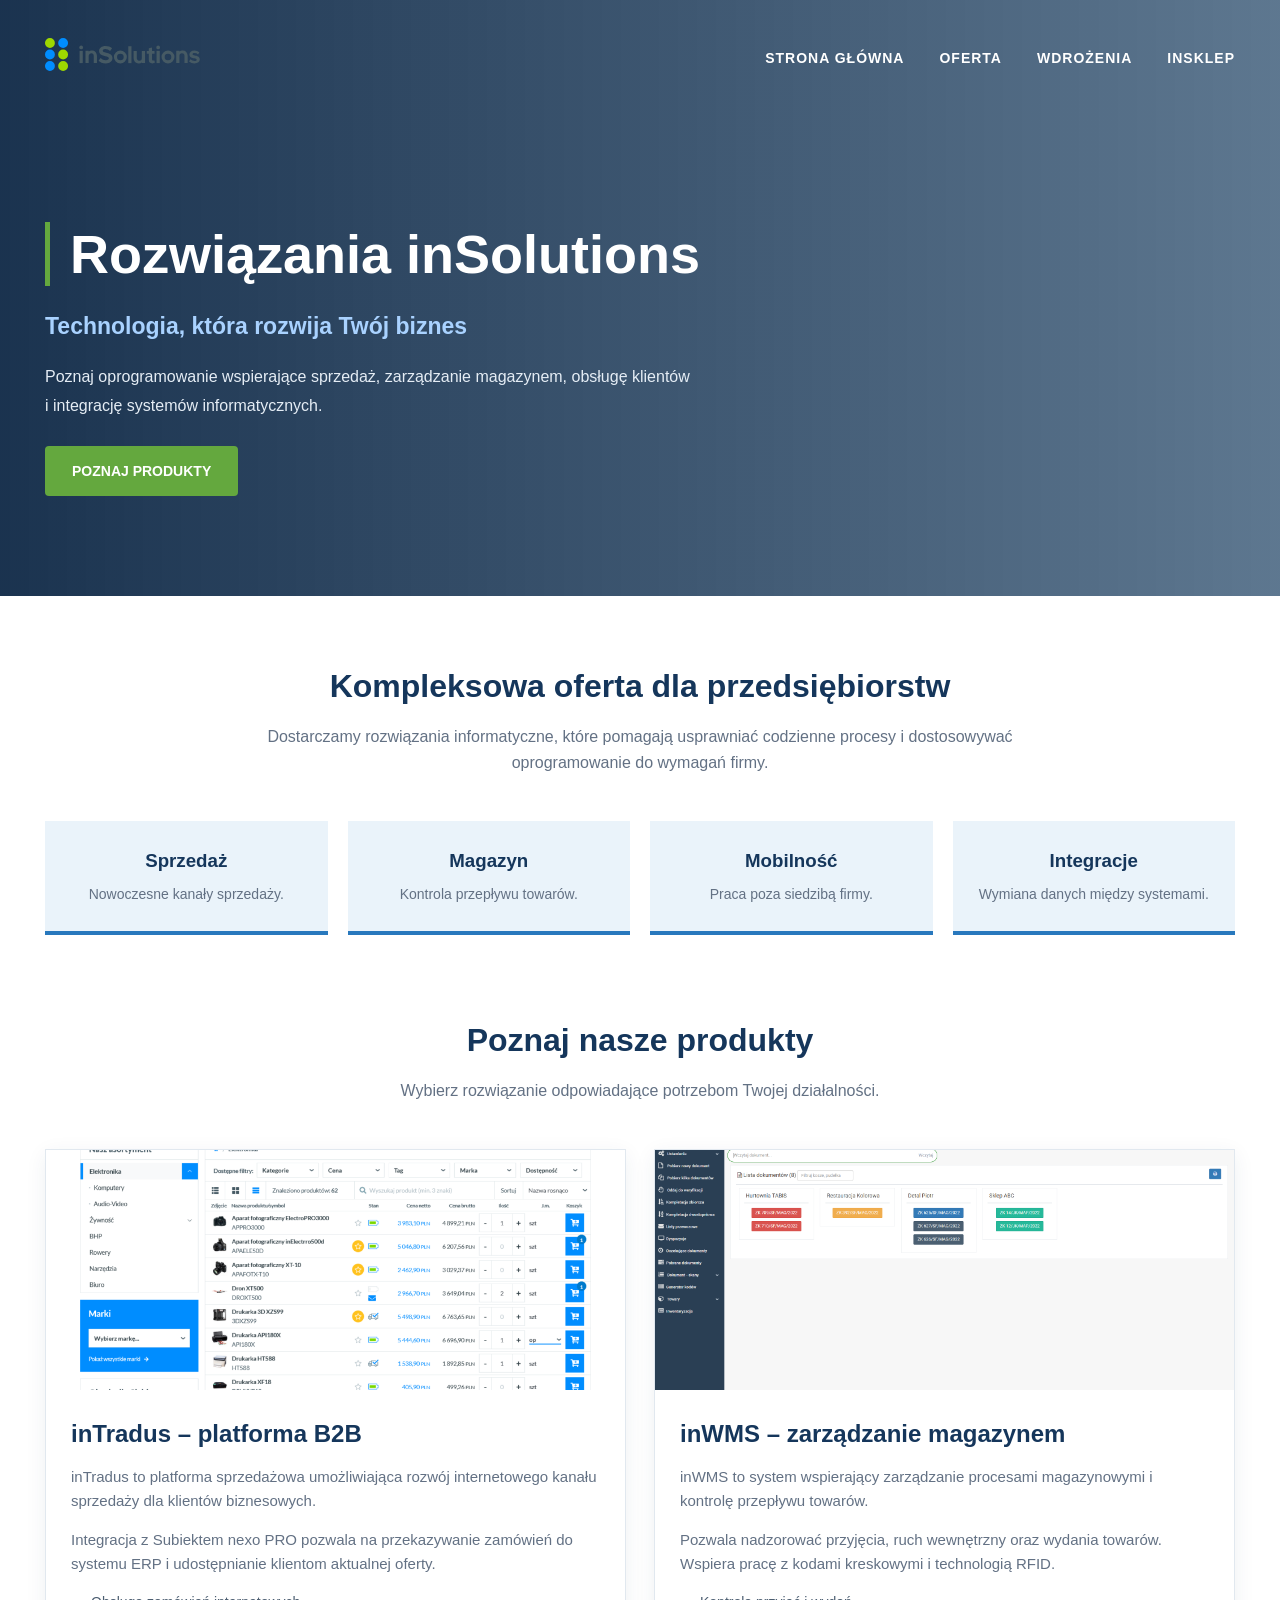
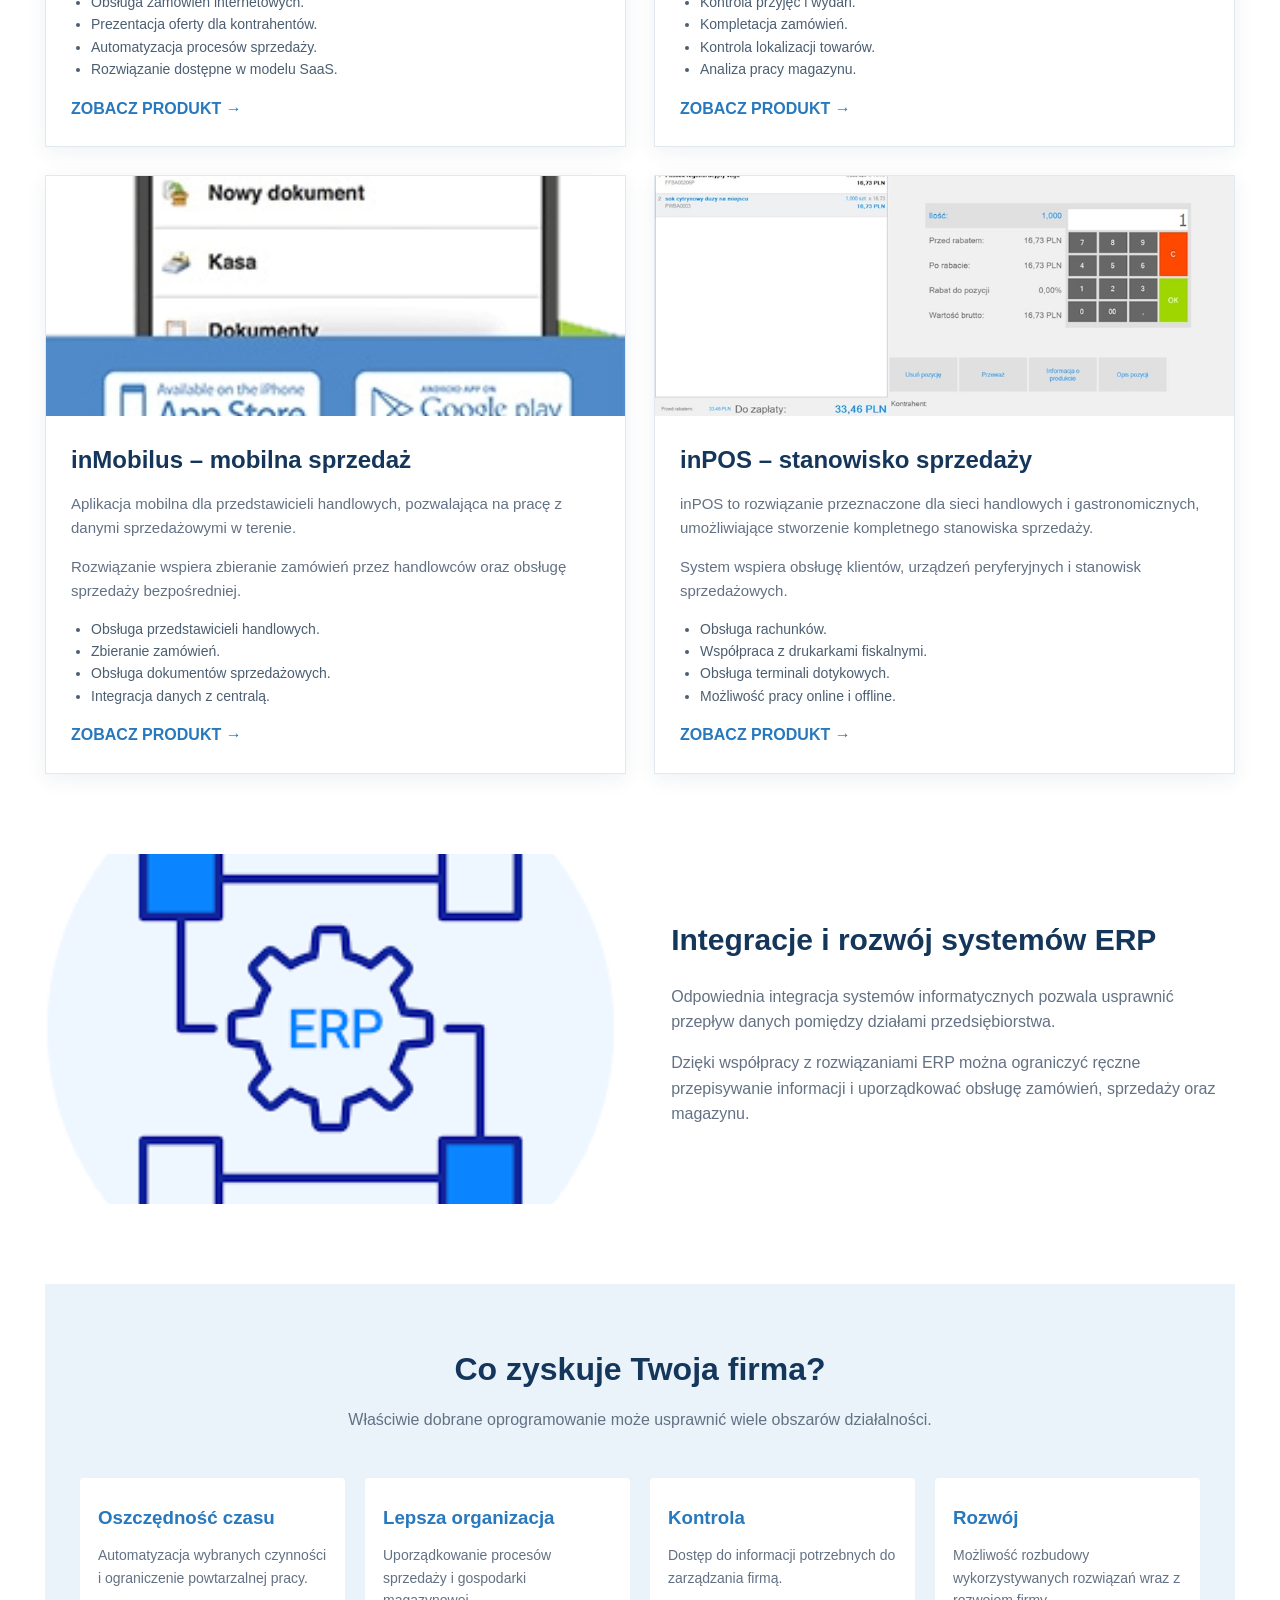
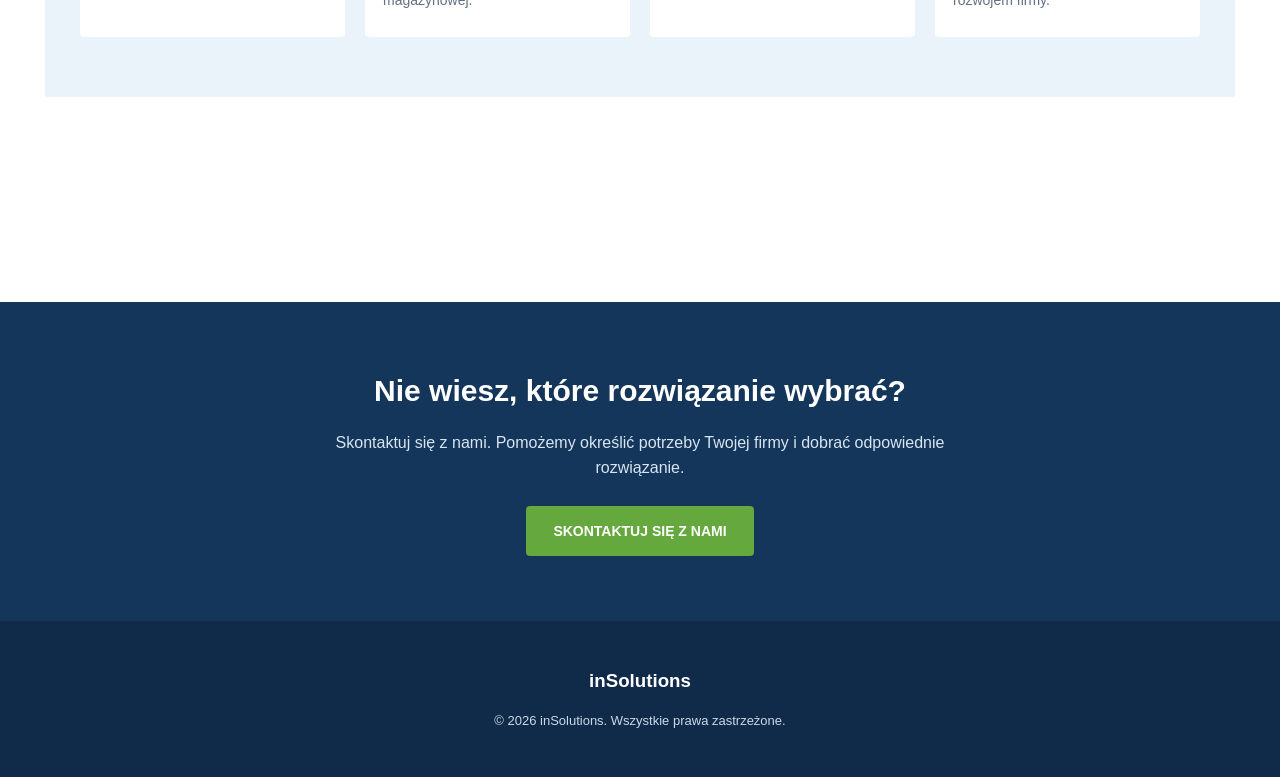
==== oferta.html @ 196b255c "Add files via upload" ====
<!DOCTYPE html>
<html lang="pl">
<head>
    <meta charset="UTF-8">
    <meta name="viewport" content="width=device-width, initial-scale=1.0">
    <meta name="robots" content="noindex, nofollow">

    <title>Oferta – inSolutions</title>

    <link rel="stylesheet" href="nexo.css">
</head>

<body>

<header>

    <div class="menu">
        <a href="index.html">
            <img src="logo.svg" alt="inSolutions">
        </a>

        <nav>
            <a href="index.html">STRONA GŁÓWNA</a>
            <a href="oferta.html">OFERTA</a>
            <a href="wdrozenia.html">WDROŻENIA</a>
            <a href="https://www.insklep.pl/">INSKLEP</a>
        </nav>
    </div>

    <div class="naglowek">

        <h1 id="pierwsze">Rozwiązania inSolutions</h1>

        <h3>Technologia, która rozwija Twój biznes</h3>

        <h5>
            Poznaj oprogramowanie wspierające sprzedaż,
            zarządzanie magazynem, obsługę klientów
            i integrację systemów informatycznych.
        </h5>

        <a href="#produkty" class="przycisk">
            POZNAJ PRODUKTY
        </a>

    </div>

</header>

<main>

    <section>

        <div class="sekcja-naglowek">

            <h2>Kompleksowa oferta dla przedsiębiorstw</h2>

            <p>
                Dostarczamy rozwiązania informatyczne,
                które pomagają usprawniać codzienne procesy
                i dostosowywać oprogramowanie do wymagań firmy.
            </p>

        </div>

        <div class="informacje">

            <div class="informacja">
                <h3>Sprzedaż</h3>
                <p>Nowoczesne kanały sprzedaży.</p>
            </div>

            <div class="informacja">
                <h3>Magazyn</h3>
                <p>Kontrola przepływu towarów.</p>
            </div>

            <div class="informacja">
                <h3>Mobilność</h3>
                <p>Praca poza siedzibą firmy.</p>
            </div>

            <div class="informacja">
                <h3>Integracje</h3>
                <p>Wymiana danych między systemami.</p>
            </div>

        </div>

    </section>

    <section id="produkty">

        <div class="sekcja-naglowek">

            <h2>Poznaj nasze produkty</h2>

            <p>
                Wybierz rozwiązanie odpowiadające
                potrzebom Twojej działalności.
            </p>

        </div>

        <div class="produkty">

            <article class="produkt">

                <img src="in.png" alt="Platforma inTradus">

                <div class="produkt-tresc">

                    <h3>inTradus – platforma B2B</h3>

                    <p>
                        inTradus to platforma sprzedażowa
                        umożliwiająca rozwój internetowego
                        kanału sprzedaży dla klientów biznesowych.
                    </p>

                    <p>
                        Integracja z Subiektem nexo PRO pozwala
                        na przekazywanie zamówień do systemu ERP
                        i udostępnianie klientom aktualnej oferty.
                    </p>

                    <ul>
                        <li>Obsługa zamówień internetowych.</li>
                        <li>Prezentacja oferty dla kontrahentów.</li>
                        <li>Automatyzacja procesów sprzedaży.</li>
                        <li>Rozwiązanie dostępne w modelu SaaS.</li>
                    </ul>

                    <a href="https://www.insolutions.pl/pl/page/intradus">
                        ZOBACZ PRODUKT →
                    </a>

                </div>

            </article>

            <article class="produkt">

                <img src="wms.png" alt="System magazynowy inWMS">

                <div class="produkt-tresc">

                    <h3>inWMS – zarządzanie magazynem</h3>

                    <p>
                        inWMS to system wspierający zarządzanie
                        procesami magazynowymi i kontrolę
                        przepływu towarów.
                    </p>

                    <p>
                        Pozwala nadzorować przyjęcia, ruch
                        wewnętrzny oraz wydania towarów.
                        Wspiera pracę z kodami kreskowymi
                        i technologią RFID.
                    </p>

                    <ul>
                        <li>Kontrola przyjęć i wydań.</li>
                        <li>Kompletacja zamówień.</li>
                        <li>Kontrola lokalizacji towarów.</li>
                        <li>Analiza pracy magazynu.</li>
                    </ul>

                    <a href="https://www.insolutions.pl/pl/page/inwms">
                        ZOBACZ PRODUKT →
                    </a>

                </div>

            </article>

            <article class="produkt">

                <img src="mob.png" alt="Aplikacja inMobilus">

                <div class="produkt-tresc">

                    <h3>inMobilus – mobilna sprzedaż</h3>

                    <p>
                        Aplikacja mobilna dla przedstawicieli
                        handlowych, pozwalająca na pracę
                        z danymi sprzedażowymi w terenie.
                    </p>

                    <p>
                        Rozwiązanie wspiera zbieranie zamówień
                        przez handlowców oraz obsługę sprzedaży
                        bezpośredniej.
                    </p>

                    <ul>
                        <li>Obsługa przedstawicieli handlowych.</li>
                        <li>Zbieranie zamówień.</li>
                        <li>Obsługa dokumentów sprzedażowych.</li>
                        <li>Integracja danych z centralą.</li>
                    </ul>

                    <a href="https://www.insolutions.pl/pl/inmobilus/o-aplikacji">
                        ZOBACZ PRODUKT →
                    </a>

                </div>

            </article>

            <article class="produkt">

                <img src="pos.jpg" alt="Stanowisko sprzedaży inPOS">

                <div class="produkt-tresc">

                    <h3>inPOS – stanowisko sprzedaży</h3>

                    <p>
                        inPOS to rozwiązanie przeznaczone
                        dla sieci handlowych i gastronomicznych,
                        umożliwiające stworzenie kompletnego
                        stanowiska sprzedaży.
                    </p>

                    <p>
                        System wspiera obsługę klientów,
                        urządzeń peryferyjnych i stanowisk
                        sprzedażowych.
                    </p>

                    <ul>
                        <li>Obsługa rachunków.</li>
                        <li>Współpraca z drukarkami fiskalnymi.</li>
                        <li>Obsługa terminali dotykowych.</li>
                        <li>Możliwość pracy online i offline.</li>
                    </ul>

                    <a href="https://www.insolutions.pl/pl/page/inpos">
                        ZOBACZ PRODUKT →
                    </a>

                </div>

            </article>

        </div>

    </section>

    <section class="sekcja-obraz">

        <img src="erp.png" alt="Integracja systemów ERP">

        <div>

            <h2>Integracje i rozwój systemów ERP</h2>

            <p>
                Odpowiednia integracja systemów informatycznych
                pozwala usprawnić przepływ danych pomiędzy
                działami przedsiębiorstwa.
            </p>

            <p>
                Dzięki współpracy z rozwiązaniami ERP można
                ograniczyć ręczne przepisywanie informacji
                i uporządkować obsługę zamówień,
                sprzedaży oraz magazynu.
            </p>

        </div>

    </section>

    <section class="korzysci">

        <div class="sekcja-naglowek">

            <h2>Co zyskuje Twoja firma?</h2>

            <p>
                Właściwie dobrane oprogramowanie może
                usprawnić wiele obszarów działalności.
            </p>

        </div>

        <div class="korzysci-grid">

            <div class="korzysc">
                <h3>Oszczędność czasu</h3>
                <p>
                    Automatyzacja wybranych czynności
                    i ograniczenie powtarzalnej pracy.
                </p>
            </div>

            <div class="korzysc">
                <h3>Lepsza organizacja</h3>
                <p>
                    Uporządkowanie procesów sprzedaży
                    i gospodarki magazynowej.
                </p>
            </div>

            <div class="korzysc">
                <h3>Kontrola</h3>
                <p>
                    Dostęp do informacji potrzebnych
                    do zarządzania firmą.
                </p>
            </div>

            <div class="korzysc">
                <h3>Rozwój</h3>
                <p>
                    Możliwość rozbudowy wykorzystywanych
                    rozwiązań wraz z rozwojem firmy.
                </p>
            </div>

        </div>

    </section>

</main>

<section class="kontakt">

    <h2>Nie wiesz, które rozwiązanie wybrać?</h2>

    <p>
        Skontaktuj się z nami. Pomożemy określić
        potrzeby Twojej firmy i dobrać odpowiednie rozwiązanie.
    </p>

    <a href="https://www.insolutions.pl/kontakt"
       class="przycisk">
        SKONTAKTUJ SIĘ Z NAMI
    </a>

</section>

<footer>

    <div class="stopka">

        <h3>inSolutions</h3>

        <p>© 2026 inSolutions. Wszystkie prawa zastrzeżone.</p>

    </div>

</footer>

</body>
</html>
---- nexo.css ----
/* =====================================
   INSOLUTIONS - GLOWNY STYL
===================================== */

* {
    box-sizing: border-box;
    margin: 0;
    padding: 0;
}

html {
    scroll-behavior: smooth;
}

body {
    font-family: Arial, Helvetica, sans-serif;
    color: #26374b;
    background: #fff;
    line-height: 1.6;
}

:root {
    --navy: #15365b;
    --blue: #2878bd;
    --light-blue: #eaf3fa;
    --green: #64a83e;
    --gray: #637184;
    --white: #ffffff;
}

/* NAWIGACJA */

header {
    background:
        linear-gradient(90deg,
        rgba(12, 38, 68, .94),
        rgba(17, 55, 91, .68)),
        url("img/baner.jpg") center/cover no-repeat;

    min-height: 570px;
    color: white;
}

.menu {
    max-width: 1250px;
    margin: auto;
    padding: 22px 30px;

    display: flex;
    align-items: center;
    justify-content: space-between;
}

.menu img {
    width: 155px;
    height: 65px;
    object-fit: contain;
}

.menu nav {
    display: flex;
    gap: 35px;
}

.menu nav a {
    color: white;
    text-decoration: none;
    font-size: 14px;
    font-weight: bold;
    letter-spacing: 1px;
    transition: .3s;
}

.menu nav a:hover {
    color: #8ac7ff;
}

/* BANER */

.naglowek {
    max-width: 1250px;
    margin: auto;
    padding: 105px 30px 100px;
}

.naglowek h1 {
    font-size: clamp(32px, 5vw, 54px);
    line-height: 1.2;
    max-width: 800px;
    margin-bottom: 22px;
}

.naglowek h3 {
    font-size: 23px;
    color: #a9d2ff;
    margin-bottom: 18px;
}

.naglowek h5 {
    font-size: 16px;
    font-weight: normal;
    max-width: 650px;
    line-height: 1.8;
    color: #e5edf5;
}

#pierwsze {
    border-left: 5px solid var(--green);
    padding-left: 20px;
}

/* PRZYCISKI */

.przycisk {
    display: inline-block;
    padding: 14px 27px;
    margin-top: 25px;
    background: var(--green);
    color: white;
    text-decoration: none;
    font-size: 14px;
    font-weight: bold;
    border-radius: 4px;
    transition: .3s;
}

.przycisk:hover {
    background: #4c8e2d;
    transform: translateY(-3px);
}

.przycisk-niebieski {
    background: var(--blue);
}

/* GLOWNA ZAWARTOSC */

main {
    max-width: 1250px;
    margin: auto;
    padding: 65px 30px;
}

.sekcja-naglowek {
    text-align: center;
    margin-bottom: 45px;
}

.sekcja-naglowek h2 {
    font-size: 32px;
    color: var(--navy);
    margin-bottom: 12px;
}

.sekcja-naglowek p {
    max-width: 750px;
    margin: auto;
    color: var(--gray);
}

/* PASEK INFORMACYJNY */

.informacje {
    display: grid;
    grid-template-columns: repeat(4, 1fr);
    gap: 20px;
    margin: 45px 0 80px;
}

.informacja {
    padding: 25px 15px;
    background: var(--light-blue);
    border-bottom: 4px solid var(--blue);
    text-align: center;
}

.informacja h3 {
    color: var(--navy);
    margin-bottom: 8px;
}

.informacja p {
    font-size: 14px;
    color: var(--gray);
}

/* SEKCJA ZDJECIE + TEKST */

.sekcja-obraz {
    display: flex;
    align-items: center;
    gap: 55px;
    margin: 80px 0;
}

.sekcja-obraz img {
    width: 48%;
    height: 350px;
    object-fit: cover;
    border-radius: 5px;
}

.sekcja-obraz div {
    flex: 1;
}

.sekcja-obraz h2 {
    font-size: 30px;
    color: var(--navy);
    margin-bottom: 20px;
}

.sekcja-obraz p {
    color: var(--gray);
    margin-bottom: 15px;
}

/* PRODUKTY */

.produkty {
    display: grid;
    grid-template-columns: repeat(2, 1fr);
    gap: 28px;
    margin: 45px 0 80px;
}

.produkt {
    display: flex;
    flex-direction: column;
    background: white;
    border: 1px solid #e1e8ef;
    box-shadow: 0 5px 20px rgba(20, 50, 80, .07);
    transition: .3s;
}

.produkt:hover {
    transform: translateY(-5px);
    box-shadow: 0 10px 28px rgba(20, 50, 80, .13);
}

.produkt img {
    width: 100%;
    height: 240px;
    object-fit: cover;
}

.produkt-tresc {
    padding: 25px;
}

.produkt h3 {
    font-size: 24px;
    color: var(--navy);
    margin-bottom: 12px;
}

.produkt p {
    color: var(--gray);
    font-size: 15px;
    margin-bottom: 15px;
}

.produkt ul {
    padding-left: 20px;
    color: #4c5e71;
    font-size: 14px;
    margin-bottom: 15px;
}

.produkt a {
    color: var(--blue);
    text-decoration: none;
    font-weight: bold;
}

.produkt a:hover {
    color: var(--green);
}

/* KORZYSCI */

.korzysci {
    background: var(--light-blue);
    padding: 60px 35px;
    margin: 70px 0;
}

.korzysci-grid {
    display: grid;
    grid-template-columns: repeat(4, 1fr);
    gap: 20px;
    margin-top: 35px;
}

.korzysc {
    background: white;
    padding: 25px 18px;
    border-radius: 4px;
}

.korzysc h3 {
    color: var(--blue);
    margin-bottom: 12px;
}

.korzysc p {
    color: var(--gray);
    font-size: 14px;
}

/* WDROZENIA */

.etapy {
    display: grid;
    grid-template-columns: repeat(4, 1fr);
    gap: 20px;
    margin: 50px 0;
}

.etap {
    border: 1px solid #dce5ed;
    padding: 28px 20px;
    text-align: center;
    transition: .3s;
}

.etap:hover {
    border-color: var(--blue);
    transform: translateY(-5px);
}

.etap span {
    display: block;
    font-size: 35px;
    font-weight: bold;
    color: var(--blue);
    margin-bottom: 12px;
}

.etap h3 {
    color: var(--navy);
    margin-bottom: 12px;
}

.etap p {
    font-size: 14px;
    color: var(--gray);
}

/* CTA */

.kontakt {
    text-align: center;
    padding: 65px 25px;
    background: var(--navy);
    color: white;
    margin: 70px 0 0;
}

.kontakt h2 {
    font-size: 30px;
    margin-bottom: 15px;
}

.kontakt p {
    color: #d8e5f1;
    max-width: 700px;
    margin: auto;
}

/* STOPKA */

footer {
    background: #102b49;
    color: white;
    padding: 45px 25px;
    text-align: center;
}

.stopka p {
    font-size: 13px;
    color: #cbd8e8;
    margin-top: 15px;
}

.sociale {
    display: flex;
    justify-content: center;
    gap: 25px;
    margin: 25px 0;
}

.sociale img {
    width: 30px;
    height: 30px;
    object-fit: contain;
}

/* MENU BOCZNE */

.boczny {
    position: fixed;
    top: 40%;
    left: -165px;
    width: 195px;
    background: var(--blue);
    padding: 18px;
    border-radius: 0 6px 6px 0;
    transition: .3s;
    z-index: 100;
}

.boczny:hover {
    left: 0;
}

.boczny h3 {
    color: white;
    margin-bottom: 10px;
}

.boczny a {
    display: block;
    color: white;
    text-decoration: none;
    padding: 9px 0;
    font-size: 14px;
}

.boczny a:hover {
    color: #b9e5ff;
}

/* RESPONSYWNOSC */

@media (max-width: 900px) {

    .informacje,
    .korzysci-grid,
    .etapy {
        grid-template-columns: repeat(2, 1fr);
    }

    .produkty {
        grid-template-columns: 1fr 1fr;
    }

    .sekcja-obraz {
        gap: 25px;
    }

}

@media (max-width: 600px) {

    header {
        min-height: auto;
    }

    .menu {
        flex-direction: column;
        gap: 20px;
    }

    .menu nav {
        flex-wrap: wrap;
        justify-content: center;
        gap: 18px;
    }

    .menu nav a {
        font-size: 12px;
    }

    .naglowek {
        padding: 65px 22px;
        text-align: center;
    }

    .naglowek h1 {
        font-size: 32px;
    }

    .naglowek h3 {
        font-size: 17px;
    }

    .naglowek h5 {
        font-size: 14px;
    }

    #pierwsze {
        border-left: none;
        padding: 0;
    }

    main {
        padding: 40px 18px;
    }

    .sekcja-naglowek h2 {
        font-size: 25px;
    }

    .informacje,
    .produkty,
    .korzysci-grid,
    .etapy {
        grid-template-columns: 1fr;
    }

    .sekcja-obraz {
        flex-direction: column;
    }

    .sekcja-obraz img {
        width: 100%;
        height: 230px;
    }

    .produkt img {
        height: 210px;
    }

    .boczny {
        display: none;
    }

    .kontakt h2 {
        font-size: 24px;
    }

}
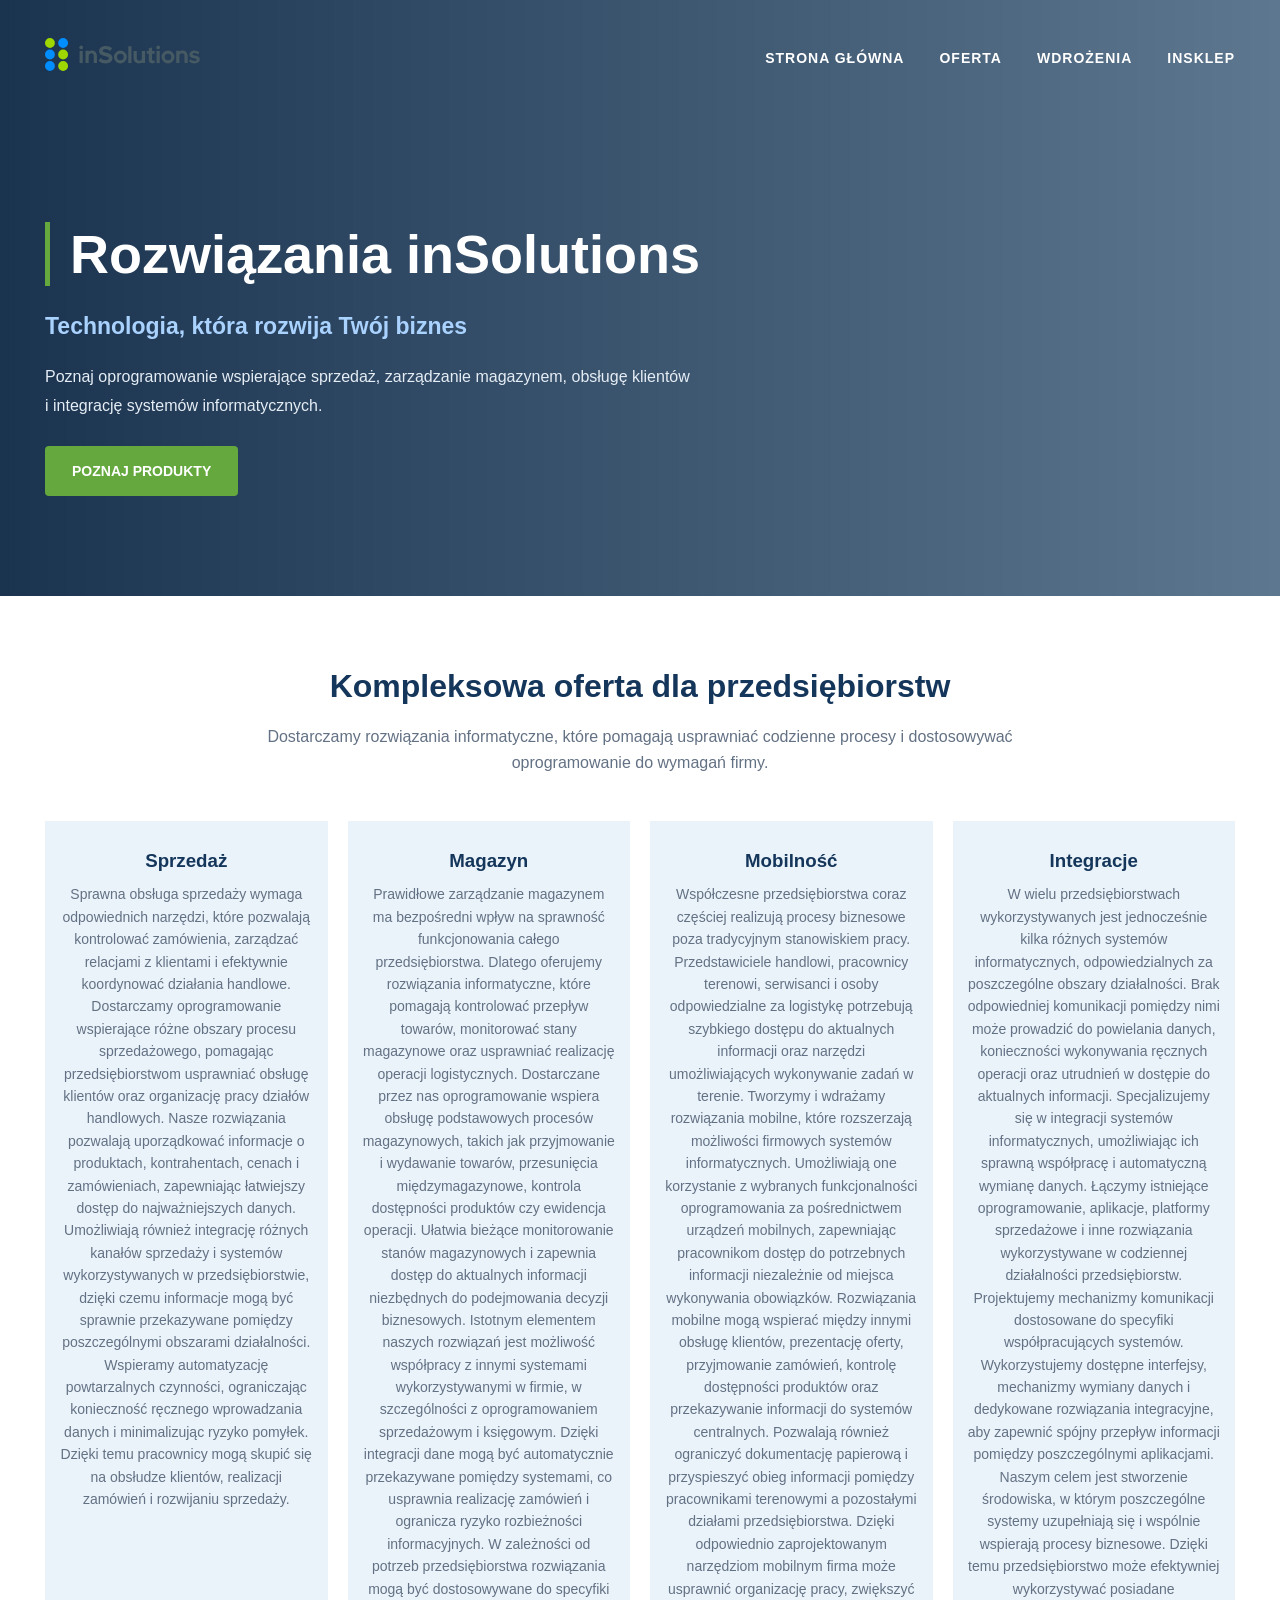
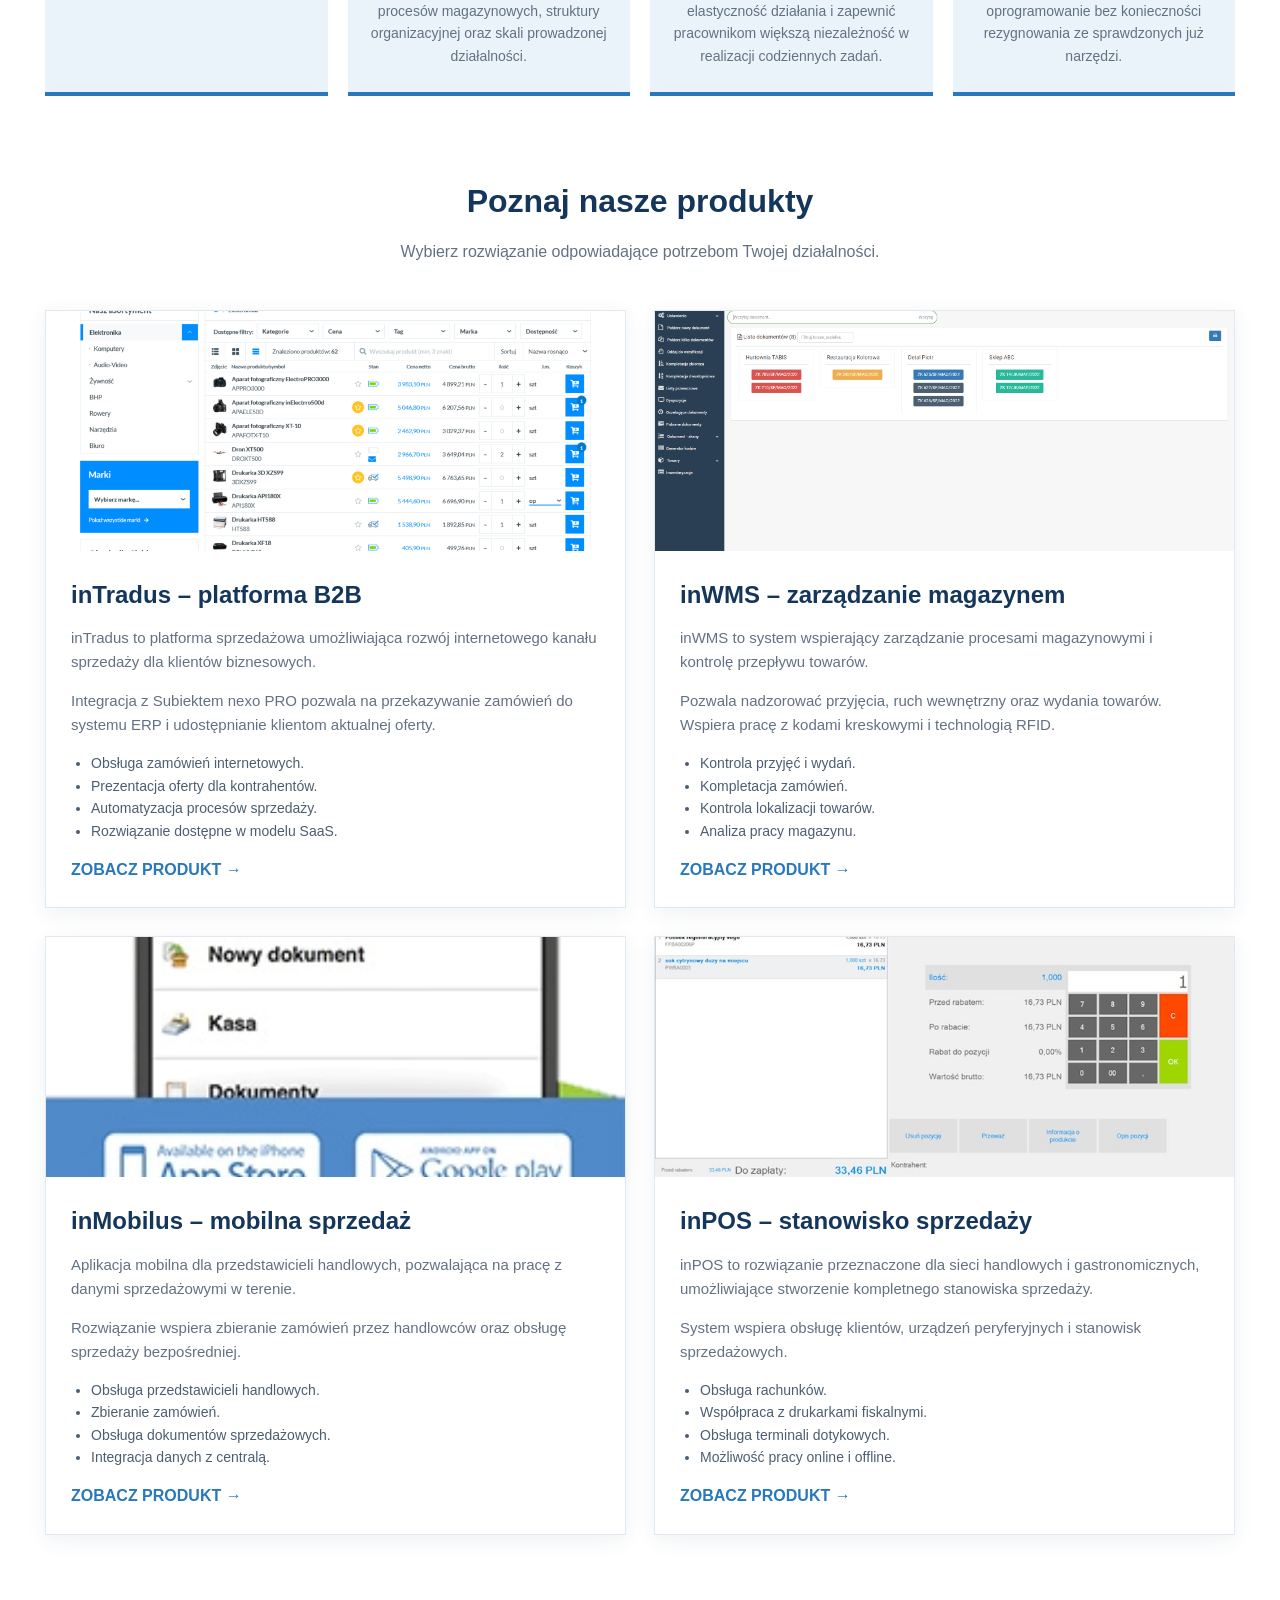
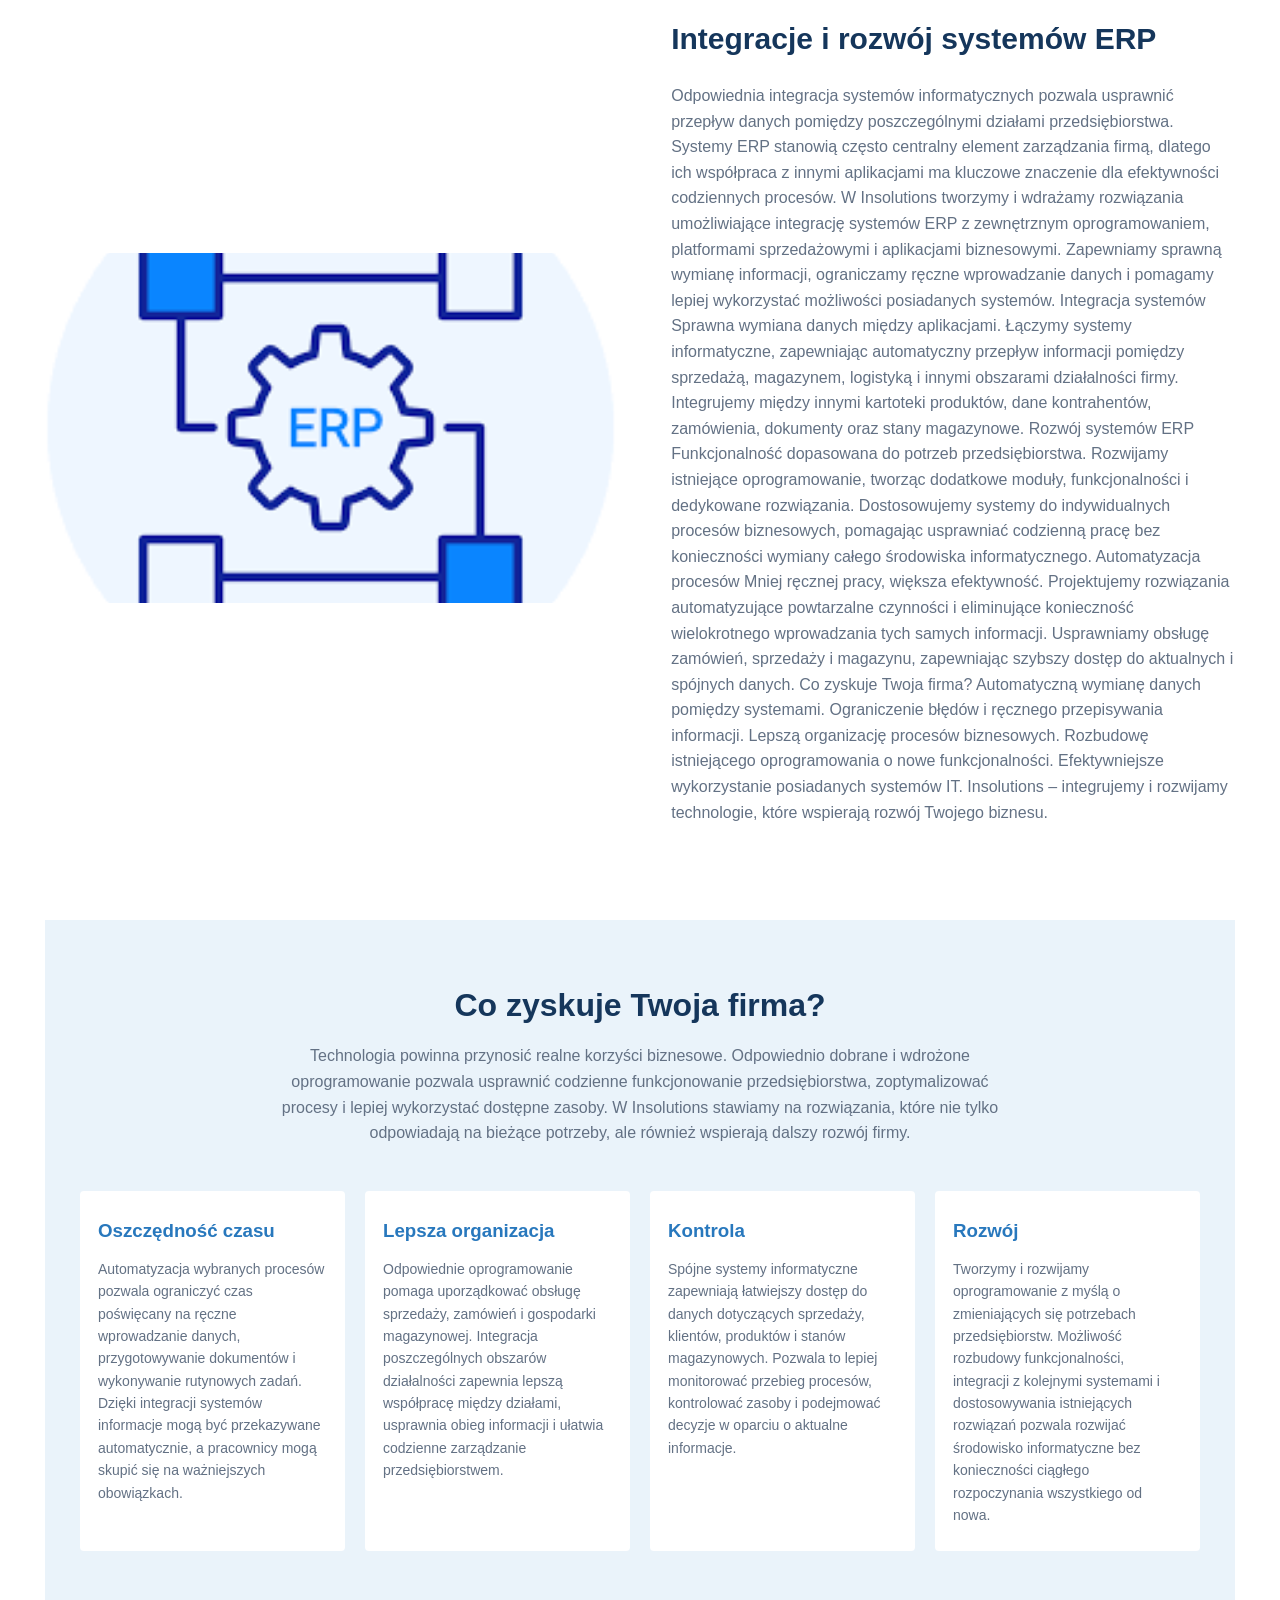
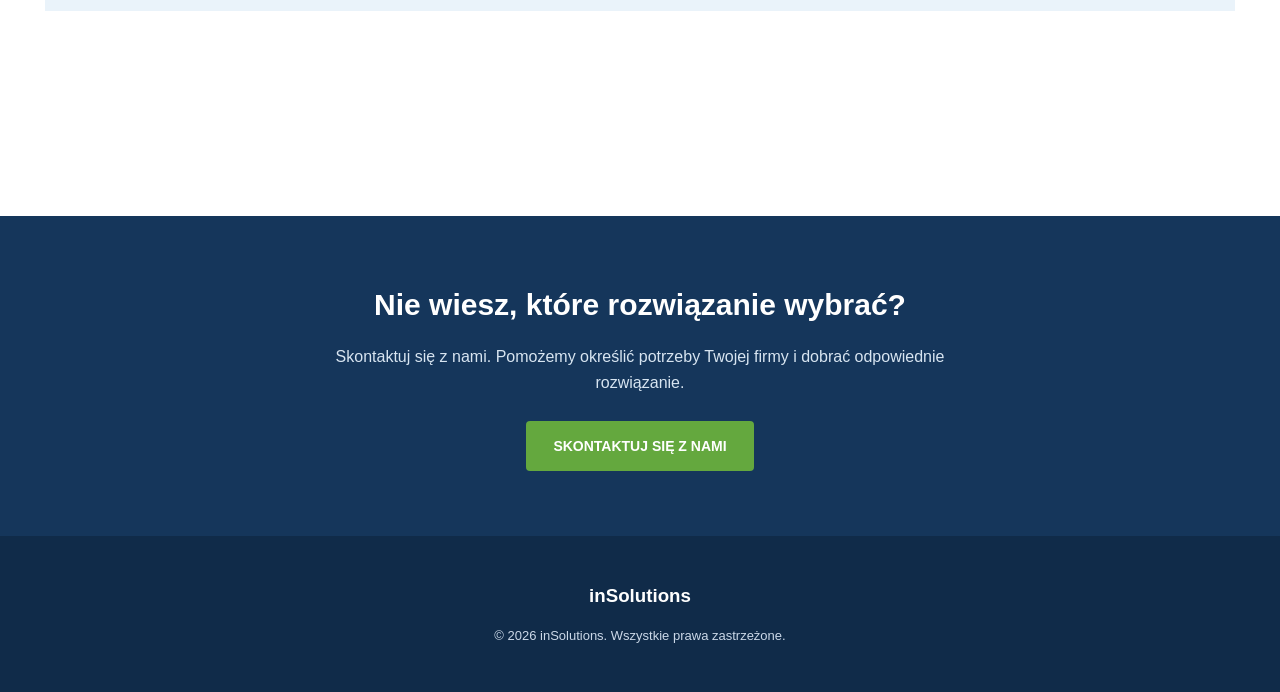
==== commit f1c59274: "Revise oferta.html for improved content and structure Updated oferta.html to enhance content and str" ====
--- a/oferta.html
+++ b/oferta.html
@@ -68,22 +68,44 @@
 
             <div class="informacja">
                 <h3>Sprzedaż</h3>
-                <p>Nowoczesne kanały sprzedaży.</p>
+                <p>Sprawna obsługa sprzedaży wymaga odpowiednich narzędzi, które pozwalają kontrolować zamówienia, zarządzać relacjami z klientami i efektywnie koordynować działania handlowe. Dostarczamy oprogramowanie wspierające różne obszary procesu sprzedażowego, pomagając przedsiębiorstwom usprawniać obsługę klientów oraz organizację pracy działów handlowych.
+
+Nasze rozwiązania pozwalają uporządkować informacje o produktach, kontrahentach, cenach i zamówieniach, zapewniając łatwiejszy dostęp do najważniejszych danych. Umożliwiają również integrację różnych kanałów sprzedaży i systemów wykorzystywanych w przedsiębiorstwie, dzięki czemu informacje mogą być sprawnie przekazywane pomiędzy poszczególnymi obszarami działalności.
+
+Wspieramy automatyzację powtarzalnych czynności, ograniczając konieczność ręcznego wprowadzania danych i minimalizując ryzyko pomyłek. Dzięki temu pracownicy mogą skupić się na obsłudze klientów, realizacji zamówień i rozwijaniu sprzedaży.</p>
             </div>
 
             <div class="informacja">
                 <h3>Magazyn</h3>
-                <p>Kontrola przepływu towarów.</p>
+                <p>Prawidłowe zarządzanie magazynem ma bezpośredni wpływ na sprawność funkcjonowania całego przedsiębiorstwa. Dlatego oferujemy rozwiązania informatyczne, które pomagają kontrolować przepływ towarów, monitorować stany magazynowe oraz usprawniać realizację operacji logistycznych.
+
+Dostarczane przez nas oprogramowanie wspiera obsługę podstawowych procesów magazynowych, takich jak przyjmowanie i wydawanie towarów, przesunięcia międzymagazynowe, kontrola dostępności produktów czy ewidencja operacji. Ułatwia bieżące monitorowanie stanów magazynowych i zapewnia dostęp do aktualnych informacji niezbędnych do podejmowania decyzji biznesowych.
+
+Istotnym elementem naszych rozwiązań jest możliwość współpracy z innymi systemami wykorzystywanymi w firmie, w szczególności z oprogramowaniem sprzedażowym i księgowym. Dzięki integracji dane mogą być automatycznie przekazywane pomiędzy systemami, co usprawnia realizację zamówień i ogranicza ryzyko rozbieżności informacyjnych.
+
+W zależności od potrzeb przedsiębiorstwa rozwiązania mogą być dostosowywane do specyfiki procesów magazynowych, struktury organizacyjnej oraz skali prowadzonej działalności.</p>
             </div>
 
             <div class="informacja">
                 <h3>Mobilność</h3>
-                <p>Praca poza siedzibą firmy.</p>
+                <p>Współczesne przedsiębiorstwa coraz częściej realizują procesy biznesowe poza tradycyjnym stanowiskiem pracy. Przedstawiciele handlowi, pracownicy terenowi, serwisanci i osoby odpowiedzialne za logistykę potrzebują szybkiego dostępu do aktualnych informacji oraz narzędzi umożliwiających wykonywanie zadań w terenie.
+
+Tworzymy i wdrażamy rozwiązania mobilne, które rozszerzają możliwości firmowych systemów informatycznych. Umożliwiają one korzystanie z wybranych funkcjonalności oprogramowania za pośrednictwem urządzeń mobilnych, zapewniając pracownikom dostęp do potrzebnych informacji niezależnie od miejsca wykonywania obowiązków.
+
+Rozwiązania mobilne mogą wspierać między innymi obsługę klientów, prezentację oferty, przyjmowanie zamówień, kontrolę dostępności produktów oraz przekazywanie informacji do systemów centralnych. Pozwalają również ograniczyć dokumentację papierową i przyspieszyć obieg informacji pomiędzy pracownikami terenowymi a pozostałymi działami przedsiębiorstwa.
+
+Dzięki odpowiednio zaprojektowanym narzędziom mobilnym firma może usprawnić organizację pracy, zwiększyć elastyczność działania i zapewnić pracownikom większą niezależność w realizacji codziennych zadań.</p>
             </div>
 
             <div class="informacja">
                 <h3>Integracje</h3>
-                <p>Wymiana danych między systemami.</p>
+                <p>W wielu przedsiębiorstwach wykorzystywanych jest jednocześnie kilka różnych systemów informatycznych, odpowiedzialnych za poszczególne obszary działalności. Brak odpowiedniej komunikacji pomiędzy nimi może prowadzić do powielania danych, konieczności wykonywania ręcznych operacji oraz utrudnień w dostępie do aktualnych informacji.
+
+Specjalizujemy się w integracji systemów informatycznych, umożliwiając ich sprawną współpracę i automatyczną wymianę danych. Łączymy istniejące oprogramowanie, aplikacje, platformy sprzedażowe i inne rozwiązania wykorzystywane w codziennej działalności przedsiębiorstw.
+
+Projektujemy mechanizmy komunikacji dostosowane do specyfiki współpracujących systemów. Wykorzystujemy dostępne interfejsy, mechanizmy wymiany danych i dedykowane rozwiązania integracyjne, aby zapewnić spójny przepływ informacji pomiędzy poszczególnymi aplikacjami.
+
+Naszym celem jest stworzenie środowiska, w którym poszczególne systemy uzupełniają się i wspólnie wspierają procesy biznesowe. Dzięki temu przedsiębiorstwo może efektywniej wykorzystywać posiadane oprogramowanie bez konieczności rezygnowania ze sprawdzonych już narzędzi.</p>
             </div>
 
         </div>
@@ -260,31 +282,51 @@
             <h2>Integracje i rozwój systemów ERP</h2>
 
             <p>
-                Odpowiednia integracja systemów informatycznych
-                pozwala usprawnić przepływ danych pomiędzy
-                działami przedsiębiorstwa.
+              Odpowiednia integracja systemów informatycznych pozwala usprawnić przepływ danych pomiędzy poszczególnymi działami przedsiębiorstwa. Systemy ERP stanowią często centralny element zarządzania firmą, dlatego ich współpraca z innymi aplikacjami ma kluczowe znaczenie dla efektywności codziennych procesów.
+
+W Insolutions tworzymy i wdrażamy rozwiązania umożliwiające integrację systemów ERP z zewnętrznym oprogramowaniem, platformami sprzedażowymi i aplikacjami biznesowymi. Zapewniamy sprawną wymianę informacji, ograniczamy ręczne wprowadzanie danych i pomagamy lepiej wykorzystać możliwości posiadanych systemów.
+
+Integracja systemów
+Sprawna wymiana danych między aplikacjami.
+
+Łączymy systemy informatyczne, zapewniając automatyczny przepływ informacji pomiędzy sprzedażą, magazynem, logistyką i innymi obszarami działalności firmy. Integrujemy między innymi kartoteki produktów, dane kontrahentów, zamówienia, dokumenty oraz stany magazynowe.
+
+Rozwój systemów ERP
+Funkcjonalność dopasowana do potrzeb przedsiębiorstwa.
+
+Rozwijamy istniejące oprogramowanie, tworząc dodatkowe moduły, funkcjonalności i dedykowane rozwiązania. Dostosowujemy systemy do indywidualnych procesów biznesowych, pomagając usprawniać codzienną pracę bez konieczności wymiany całego środowiska informatycznego.
+
+Automatyzacja procesów
+Mniej ręcznej pracy, większa efektywność.
+
+Projektujemy rozwiązania automatyzujące powtarzalne czynności i eliminujące konieczność wielokrotnego wprowadzania tych samych informacji. Usprawniamy obsługę zamówień, sprzedaży i magazynu, zapewniając szybszy dostęp do aktualnych i spójnych danych.
+
+Co zyskuje Twoja firma?
+Automatyczną wymianę danych pomiędzy systemami.
+
+Ograniczenie błędów i ręcznego przepisywania informacji.
+
+Lepszą organizację procesów biznesowych.
+
+Rozbudowę istniejącego oprogramowania o nowe funkcjonalności.
+
+Efektywniejsze wykorzystanie posiadanych systemów IT.
+
+Insolutions – integrujemy i rozwijamy technologie, które wspierają rozwój Twojego biznesu.
             </p>
 
+        </div>
+
+    </section>
+
+    <section class="korzysci">
+
+        <div class="sekcja-naglowek">
+
+            <h2>Co zyskuje Twoja firma?</h2>
+
             <p>
-                Dzięki współpracy z rozwiązaniami ERP można
-                ograniczyć ręczne przepisywanie informacji
-                i uporządkować obsługę zamówień,
-                sprzedaży oraz magazynu.
-            </p>
-
-        </div>
-
-    </section>
-
-    <section class="korzysci">
-
-        <div class="sekcja-naglowek">
-
-            <h2>Co zyskuje Twoja firma?</h2>
-
-            <p>
-                Właściwie dobrane oprogramowanie może
-                usprawnić wiele obszarów działalności.
+              Technologia powinna przynosić realne korzyści biznesowe. Odpowiednio dobrane i wdrożone oprogramowanie pozwala usprawnić codzienne funkcjonowanie przedsiębiorstwa, zoptymalizować procesy i lepiej wykorzystać dostępne zasoby. W Insolutions stawiamy na rozwiązania, które nie tylko odpowiadają na bieżące potrzeby, ale również wspierają dalszy rozwój firmy.
             </p>
 
         </div>
@@ -294,32 +336,28 @@
             <div class="korzysc">
                 <h3>Oszczędność czasu</h3>
                 <p>
-                    Automatyzacja wybranych czynności
-                    i ograniczenie powtarzalnej pracy.
+                    Automatyzacja wybranych procesów pozwala ograniczyć czas poświęcany na ręczne wprowadzanie danych, przygotowywanie dokumentów i wykonywanie rutynowych zadań. Dzięki integracji systemów informacje mogą być przekazywane automatycznie, a pracownicy mogą skupić się na ważniejszych obowiązkach.
                 </p>
             </div>
 
             <div class="korzysc">
                 <h3>Lepsza organizacja</h3>
                 <p>
-                    Uporządkowanie procesów sprzedaży
-                    i gospodarki magazynowej.
+                   Odpowiednie oprogramowanie pomaga uporządkować obsługę sprzedaży, zamówień i gospodarki magazynowej. Integracja poszczególnych obszarów działalności zapewnia lepszą współpracę między działami, usprawnia obieg informacji i ułatwia codzienne zarządzanie przedsiębiorstwem.
                 </p>
             </div>
 
             <div class="korzysc">
                 <h3>Kontrola</h3>
                 <p>
-                    Dostęp do informacji potrzebnych
-                    do zarządzania firmą.
+                    Spójne systemy informatyczne zapewniają łatwiejszy dostęp do danych dotyczących sprzedaży, klientów, produktów i stanów magazynowych. Pozwala to lepiej monitorować przebieg procesów, kontrolować zasoby i podejmować decyzje w oparciu o aktualne informacje.
                 </p>
             </div>
 
             <div class="korzysc">
                 <h3>Rozwój</h3>
                 <p>
-                    Możliwość rozbudowy wykorzystywanych
-                    rozwiązań wraz z rozwojem firmy.
+               Tworzymy i rozwijamy oprogramowanie z myślą o zmieniających się potrzebach przedsiębiorstw. Możliwość rozbudowy funkcjonalności, integracji z kolejnymi systemami i dostosowywania istniejących rozwiązań pozwala rozwijać środowisko informatyczne bez konieczności ciągłego rozpoczynania wszystkiego od nowa.
                 </p>
             </div>
 
